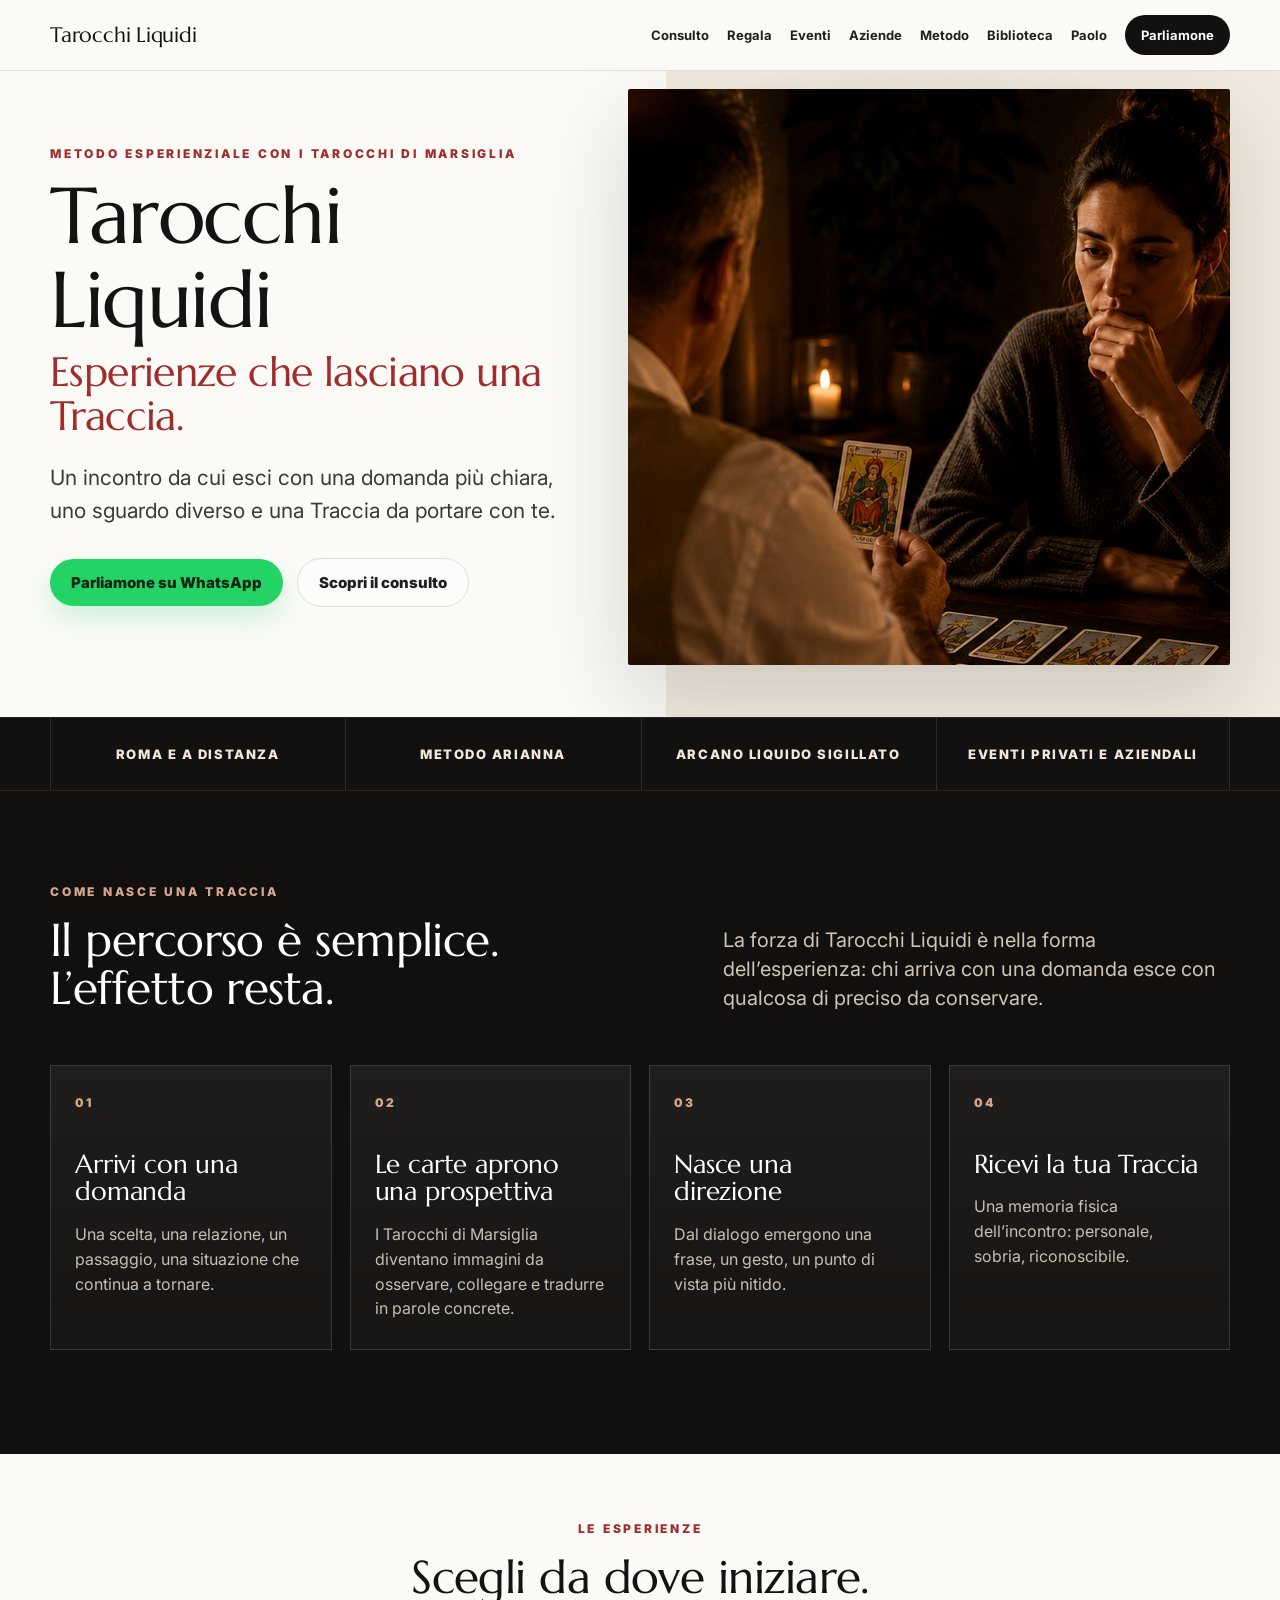
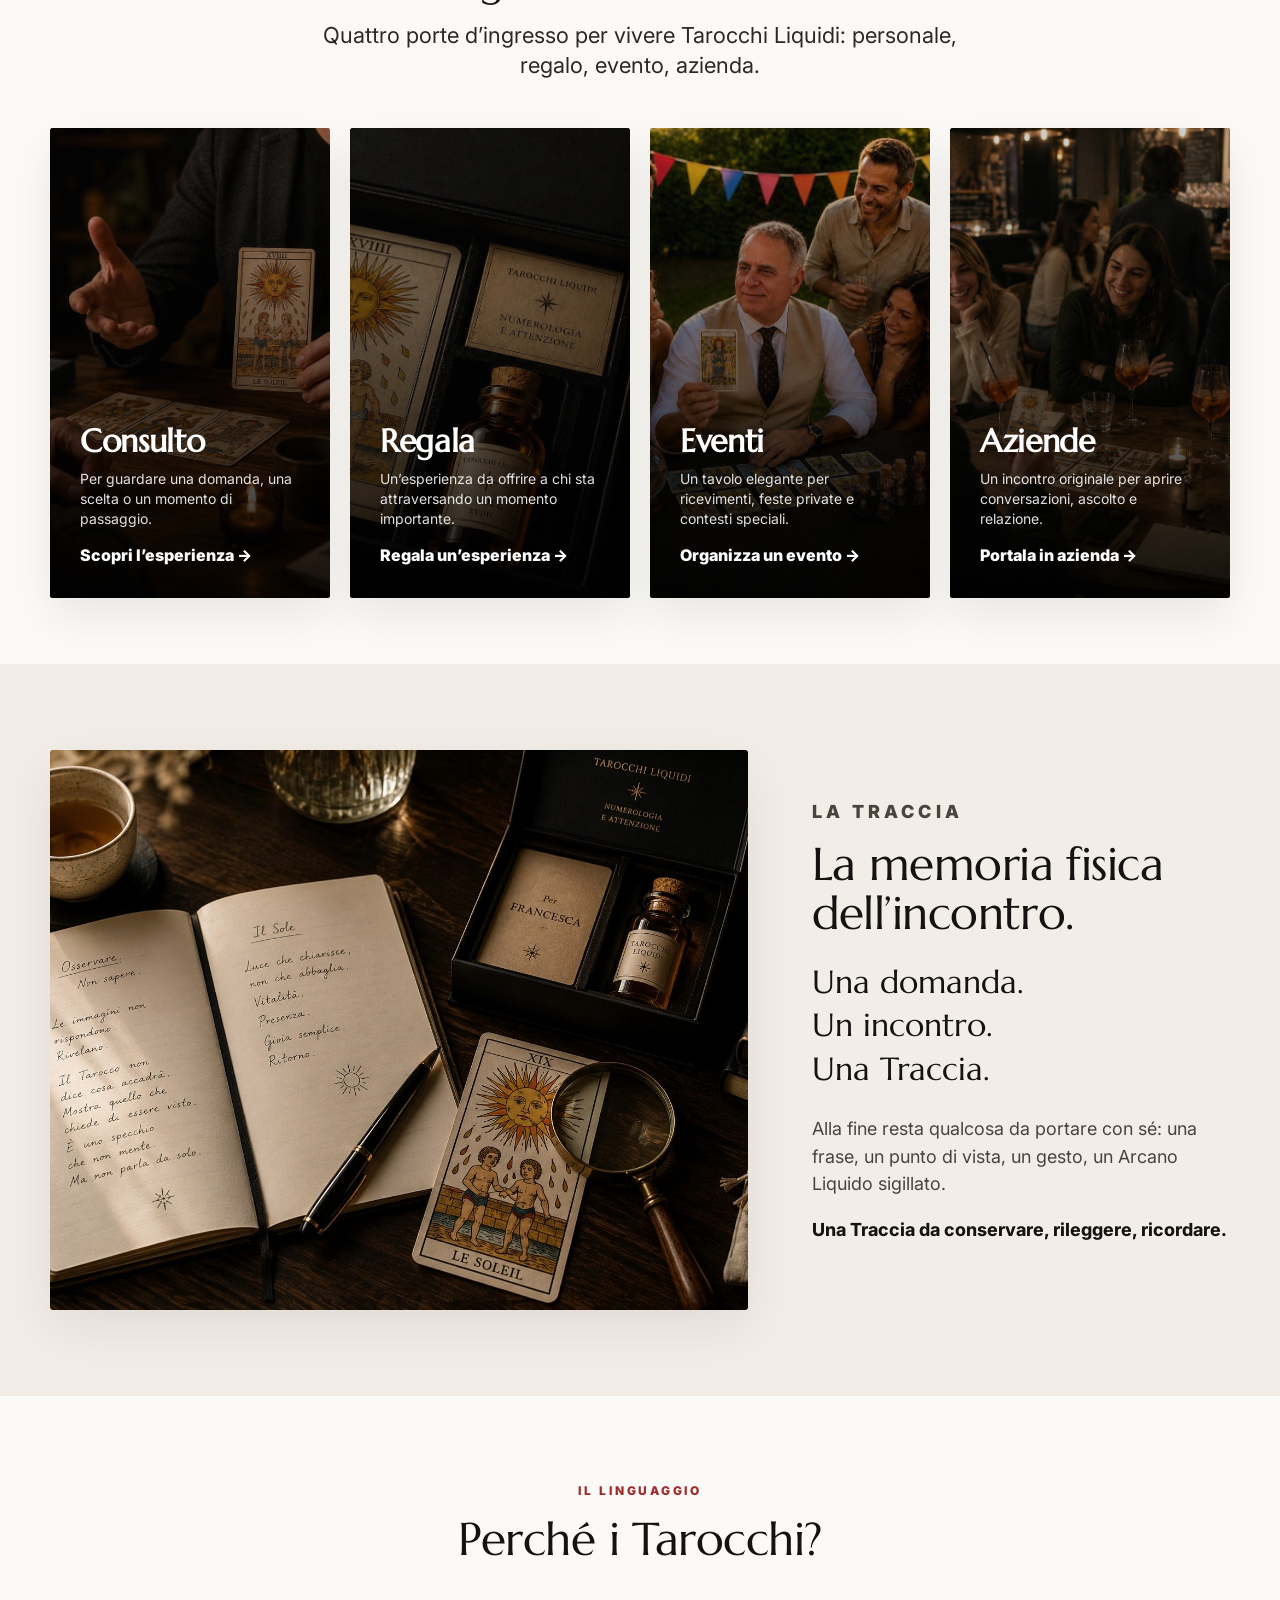
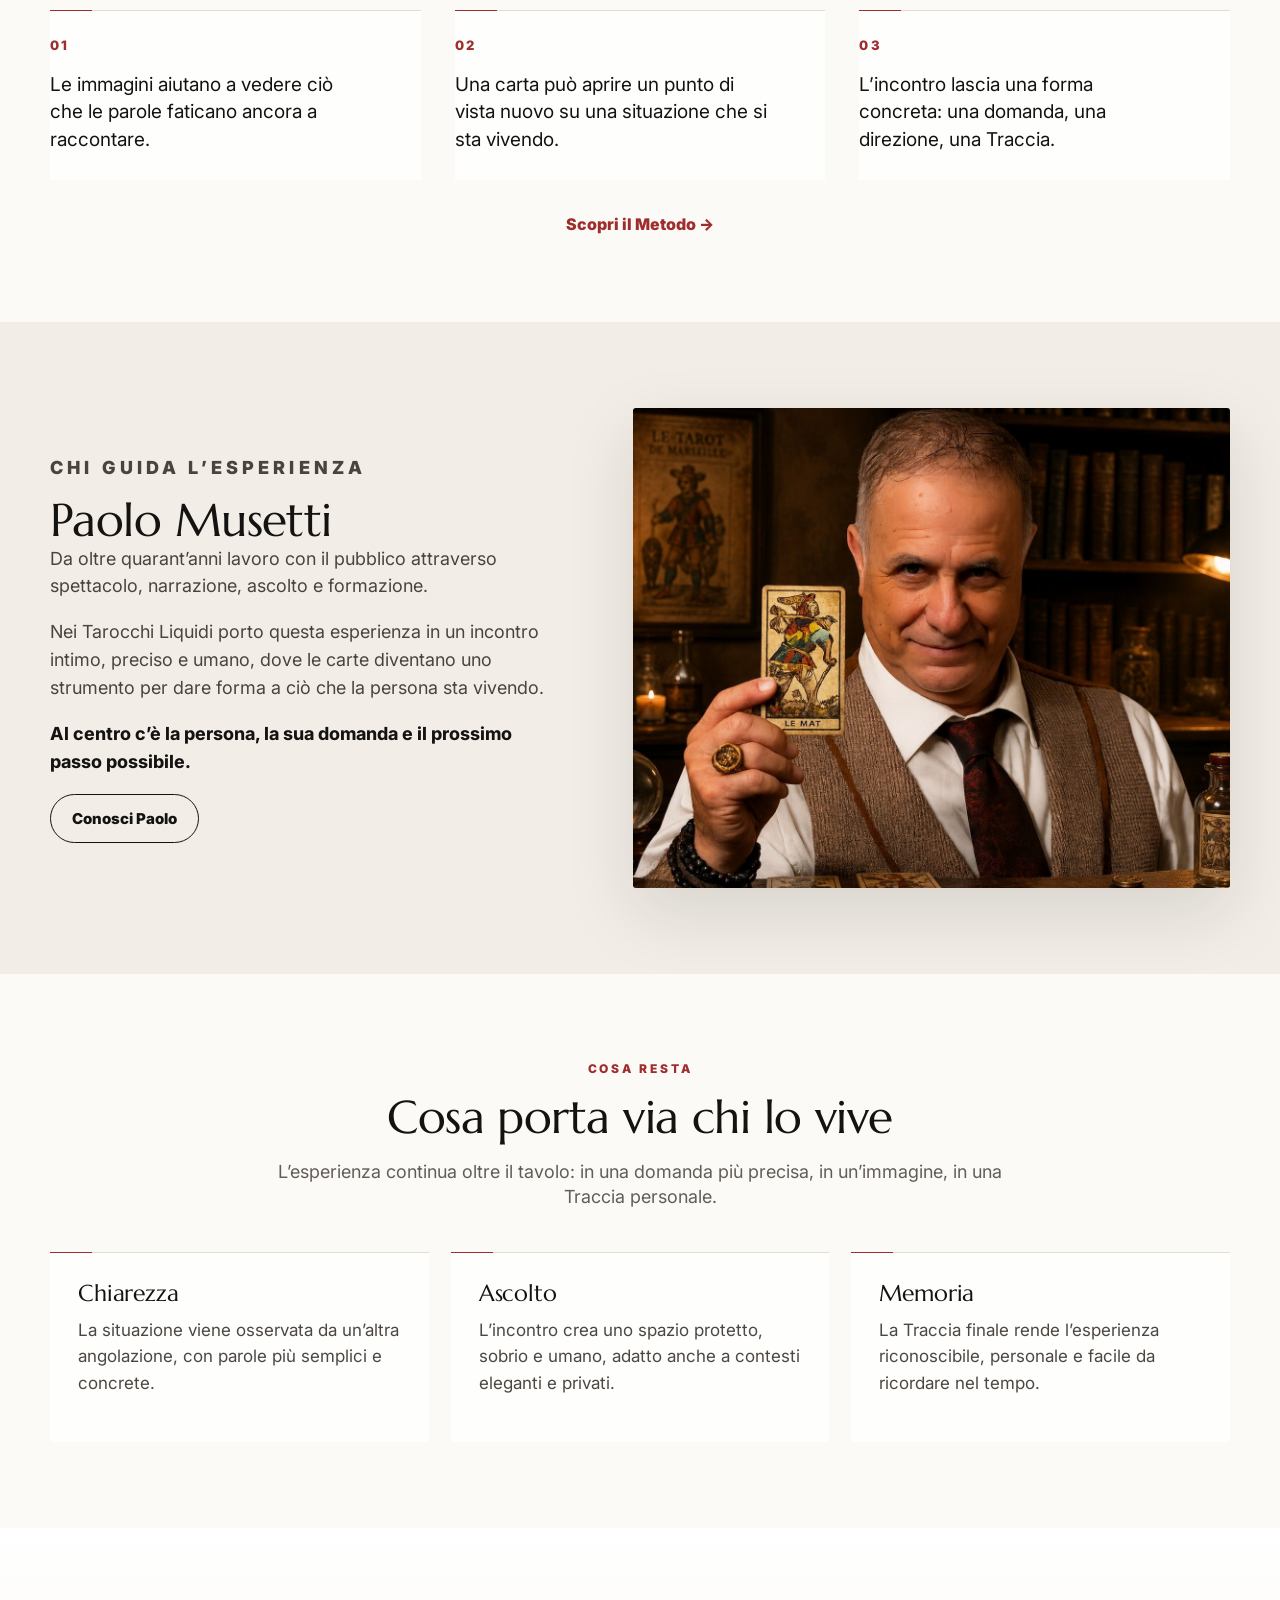
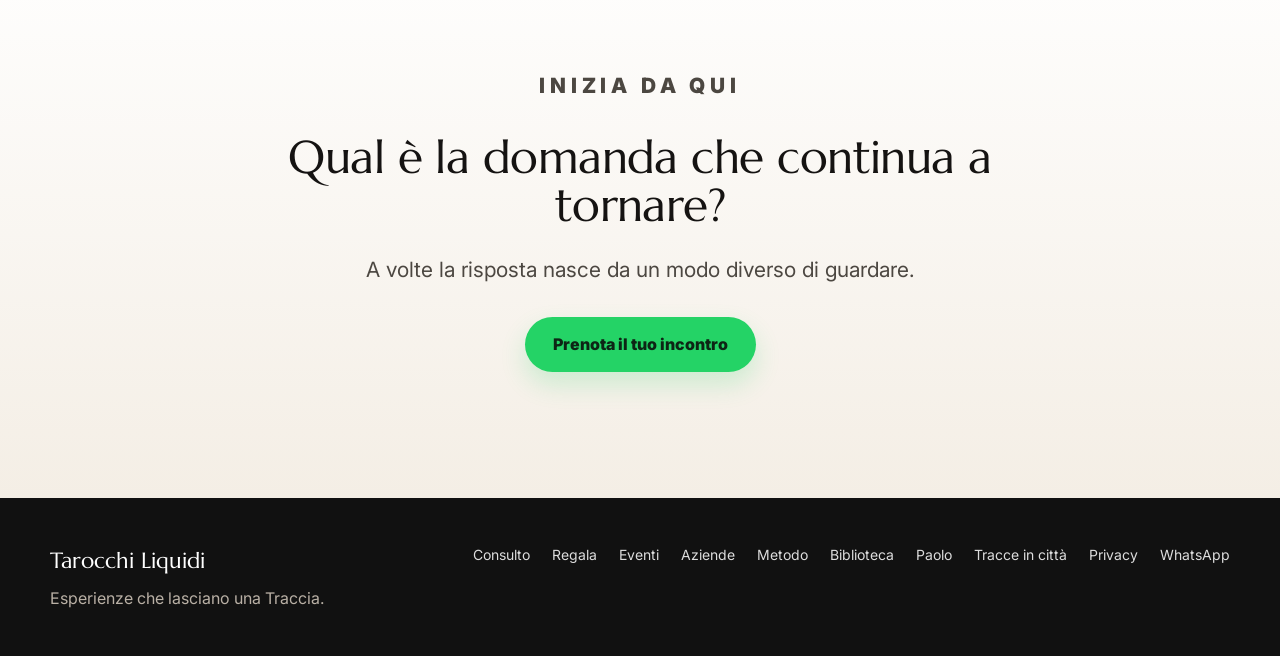
==== index.html @ de991290 "Add files via upload" ====
<!doctype html>
<html lang="it">
<head>

  <meta charset="utf-8">
  <meta name="viewport" content="width=device-width, initial-scale=1">
  <link rel="preconnect" href="https://fonts.googleapis.com">
  <link rel="preconnect" href="https://fonts.gstatic.com" crossorigin>
  <link href="https://fonts.googleapis.com/css2?family=Inter:wght@400;500;600;700;800;900&family=Marcellus&display=swap" rel="stylesheet">
  <link rel="icon" href="assets/favicon.png">
  <link rel="stylesheet" href="css/style.css?v=tl-next-v7">
  <title>Tarocchi Liquidi | Consulti ed esperienze con Tarocchi di Marsiglia</title>
  <meta name="description" content="Tarocchi Liquidi: consulti con Tarocchi di Marsiglia a Roma e online, esperienze per eventi privati, matrimoni, addii al nubilato, regali originali e aziende.">
  <link rel="canonical" href="https://www.tarocchiliquidi.it/">
  <meta property="og:title" content="Tarocchi Liquidi | Esperienze che lasciano una Traccia">
  <meta property="og:description" content="Un incontro da cui esci con una domanda più chiara, uno sguardo diverso e una Traccia da portare con te.">
  <meta property="og:image" content="https://www.tarocchiliquidi.it/assets/og-image.jpg">
  <meta property="og:url" content="https://www.tarocchiliquidi.it/">
  <meta property="og:type" content="website">

<script type="application/ld+json">
{
  "@context": "https://schema.org",
  "@type": "ProfessionalService",
  "name": "Tarocchi Liquidi",
  "url": "https://www.tarocchiliquidi.it/",
  "image": "https://www.tarocchiliquidi.it/assets/og-image.jpg",
  "telephone": "+39 328 292 4284",
  "areaServed": ["Roma", "Lazio", "Italia"],
  "founder": {
    "@type": "Person",
    "name": "Paolo Musetti"
  },
  "description": "Esperienze e consulti con Tarocchi di Marsiglia, a Roma e online, per persone, eventi privati, matrimoni, addii al nubilato, regali originali e contesti aziendali."
}
</script>
</head>
<body>
  <a class="skip-link" href="#contenuto">Vai al contenuto</a>
  
<header class="site-header" aria-label="Navigazione principale">
  <div class="shell header-inner">
    <a class="brand" href="index.html" aria-label="Tarocchi Liquidi home">Tarocchi Liquidi</a>
    <button class="menu-toggle" aria-expanded="false" aria-controls="main-nav">Menu</button>
    <nav id="main-nav" class="main-nav">
      <a href="per-te.html">Consulto</a>
      <a href="il-dono.html">Regala</a>
      <a href="eventi.html">Eventi</a>
      <a href="aziende.html">Aziende</a>
      <a href="metodo.html">Metodo</a>
      <a href="biblioteca/index.html">Biblioteca</a>
      <a href="chi-sono.html">Paolo</a>
      <a class="nav-cta" href="https://wa.me/393282924284?text=Vorrei%20informazioni%20su%20Tarocchi%20Liquidi">Parliamone</a>
    </nav>
  </div>
</header>

  <main id="contenuto">
    <section class="hero hero-v4">
      <div class="shell hero-grid">
        <div class="hero-copy">
          <p class="eyebrow">Metodo esperienziale con i Tarocchi di Marsiglia</p>
          <h1>Tarocchi Liquidi</h1>
          <p class="hero-payoff">Esperienze che lasciano una Traccia.</p>
          <p class="hero-text">Un incontro da cui esci con una domanda più chiara, uno sguardo diverso e una Traccia da portare con te.</p>
          <div class="hero-actions">
            <a class="button primary" href="https://wa.me/393282924284?text=Vorrei%20parlare%20di%20Tarocchi%20Liquidi">Parliamone su WhatsApp</a>
            <a class="button ghost" href="per-te.html">Scopri il consulto</a>
          </div>
        </div>
        <figure class="hero-media">
          <img src="assets/hero.jpg" alt="Incontro Tarocchi Liquidi al tavolo" width="1400" height="875">
        </figure>
      </div>
    </section>

    <section class="signal-strip" aria-label="Elementi distintivi Tarocchi Liquidi">
      <div class="shell signal-grid">
        <span>Roma e a distanza</span>
        <span>Metodo Arianna</span>
        <span>Arcano Liquido sigillato</span>
        <span>Eventi privati e aziendali</span>
      </div>
    </section>

    <section class="trace-ritual section dark" aria-labelledby="ritual-title">
      <div class="shell ritual-head">
        <div>
          <p class="eyebrow">Come nasce una Traccia</p>
          <h2 id="ritual-title">Il percorso è semplice. L’effetto resta.</h2>
        </div>
        <p>La forza di Tarocchi Liquidi è nella forma dell’esperienza: chi arriva con una domanda esce con qualcosa di preciso da conservare.</p>
      </div>
      <div class="shell ritual-grid">
        <article>
          <span>01</span>
          <h3>Arrivi con una domanda</h3>
          <p>Una scelta, una relazione, un passaggio, una situazione che continua a tornare.</p>
        </article>
        <article>
          <span>02</span>
          <h3>Le carte aprono una prospettiva</h3>
          <p>I Tarocchi di Marsiglia diventano immagini da osservare, collegare e tradurre in parole concrete.</p>
        </article>
        <article>
          <span>03</span>
          <h3>Nasce una direzione</h3>
          <p>Dal dialogo emergono una frase, un gesto, un punto di vista più nitido.</p>
        </article>
        <article>
          <span>04</span>
          <h3>Ricevi la tua Traccia</h3>
          <p>Una memoria fisica dell’incontro: personale, sobria, riconoscibile.</p>
        </article>
      </div>
    </section>

    <section class="intro section compact" aria-labelledby="esperienze-title">
      <div class="shell narrow center">
        <p class="eyebrow">Le esperienze</p>
        <h2 id="esperienze-title">Scegli da dove iniziare.</h2>
        <p class="lead">Quattro porte d’ingresso per vivere Tarocchi Liquidi: personale, regalo, evento, azienda.</p>
      </div>
      <div class="shell experience-grid" aria-label="Esperienze disponibili">
        <a class="experience-tile" href="per-te.html">
          <img src="assets/per-te.jpg" alt="Consulto individuale con Tarocchi Liquidi" width="1400" height="1017">
          <span class="tile-overlay">
            <strong>Consulto</strong>
            <em>Per guardare una domanda, una scelta o un momento di passaggio.</em>
            <span>Scopri l’esperienza →</span>
          </span>
        </a>
        <a class="experience-tile" href="il-dono.html">
          <img src="assets/dono.jpg" alt="Cofanetto Tarocchi Liquidi da regalare" width="1536" height="1024">
          <span class="tile-overlay">
            <strong>Regala</strong>
            <em>Un’esperienza da offrire a chi sta attraversando un momento importante.</em>
            <span>Regala un’esperienza →</span>
          </span>
        </a>
        <a class="experience-tile" href="eventi.html">
          <img src="assets/eventi.jpg" alt="Tarocchi Liquidi durante un evento privato" width="1536" height="1024">
          <span class="tile-overlay">
            <strong>Eventi</strong>
            <em>Un tavolo elegante per ricevimenti, feste private e contesti speciali.</em>
            <span>Organizza un evento →</span>
          </span>
        </a>
        <a class="experience-tile" href="aziende.html">
          <img src="assets/aziende.jpg" alt="Gruppo di persone durante un’esperienza guidata" width="1536" height="1024">
          <span class="tile-overlay">
            <strong>Aziende</strong>
            <em>Un incontro originale per aprire conversazioni, ascolto e relazione.</em>
            <span>Portala in azienda →</span>
          </span>
        </a>
      </div>
    </section>

    <section class="trace section soft" aria-labelledby="traccia-title">
      <div class="shell trace-showcase">
        <figure class="section-media trace-media">
          <img src="assets/traccia.jpg" alt="Carta, boccetta e Traccia personale Tarocchi Liquidi" width="1536" height="1024">
        </figure>
        <div class="section-copy trace-copy">
          <p class="eyebrow">La Traccia</p>
          <h2 id="traccia-title">La memoria fisica dell’incontro.</h2>
          <div class="trace-steps" aria-label="Sequenza dell’esperienza">
            <span>Una domanda.</span>
            <span>Un incontro.</span>
            <span>Una Traccia.</span>
          </div>
          <p>Alla fine resta qualcosa da portare con sé: una frase, un punto di vista, un gesto, un Arcano Liquido sigillato.</p>
          <p class="closing-line">Una Traccia da conservare, rileggere, ricordare.</p>
        </div>
      </div>
    </section>

    <section class="why section" aria-labelledby="perche-title">
      <div class="shell narrow center">
        <p class="eyebrow">Il linguaggio</p>
        <h2 id="perche-title">Perché i Tarocchi?</h2>
      </div>
      <div class="shell reasons-grid">
        <article>
          <span class="reason-number">01</span>
          <p>Le immagini aiutano a vedere ciò che le parole faticano ancora a raccontare.</p>
        </article>
        <article>
          <span class="reason-number">02</span>
          <p>Una carta può aprire un punto di vista nuovo su una situazione che si sta vivendo.</p>
        </article>
        <article>
          <span class="reason-number">03</span>
          <p>L’incontro lascia una forma concreta: una domanda, una direzione, una Traccia.</p>
        </article>
      </div>
      <div class="center section-action">
        <a class="text-link" href="metodo.html">Scopri il Metodo →</a>
      </div>
    </section>

    <section class="paolo section soft" aria-labelledby="paolo-title">
      <div class="shell split-grid reverse">
        <div class="section-copy">
          <p class="eyebrow">Chi guida l’esperienza</p>
          <h2 id="paolo-title">Paolo Musetti</h2>
          <p>Da oltre quarant’anni lavoro con il pubblico attraverso spettacolo, narrazione, ascolto e formazione.</p>
          <p>Nei Tarocchi Liquidi porto questa esperienza in un incontro intimo, preciso e umano, dove le carte diventano uno strumento per dare forma a ciò che la persona sta vivendo.</p>
          <p class="closing-line">Al centro c’è la persona, la sua domanda e il prossimo passo possibile.</p>
          <a class="button secondary" href="chi-sono.html">Conosci Paolo</a>
        </div>
        <figure class="section-media paolo-media">
          <img src="assets/paolo.jpg" alt="Paolo Musetti con una carta dei Tarocchi di Marsiglia" width="1500" height="1000">
        </figure>
      </div>
    </section>

    <section class="reviews section" aria-labelledby="recensioni-title">
      <div class="shell narrow center">
        <p class="eyebrow">Cosa resta</p>
        <h2 id="recensioni-title">Cosa porta via chi lo vive</h2>
        <p class="lead small">L’esperienza continua oltre il tavolo: in una domanda più precisa, in un’immagine, in una Traccia personale.</p>
      </div>
      <div class="shell value-grid">
        <article class="value-card">
          <h3>Chiarezza</h3>
          <p>La situazione viene osservata da un’altra angolazione, con parole più semplici e concrete.</p>
        </article>
        <article class="value-card">
          <h3>Ascolto</h3>
          <p>L’incontro crea uno spazio protetto, sobrio e umano, adatto anche a contesti eleganti e privati.</p>
        </article>
        <article class="value-card">
          <h3>Memoria</h3>
          <p>La Traccia finale rende l’esperienza riconoscibile, personale e facile da ricordare nel tempo.</p>
        </article>
      </div>
    </section>

    <section class="final-cta" aria-labelledby="cta-title">
      <div class="shell narrow center">
        <p class="eyebrow">Inizia da qui</p>
        <h2 id="cta-title">Qual è la domanda che continua a tornare?</h2>
        <p>A volte la risposta nasce da un modo diverso di guardare.</p>
        <a class="button primary" href="https://wa.me/393282924284?text=Vorrei%20raccontarti%20la%20mia%20domanda">Prenota il tuo incontro</a>
      </div>
    </section>
  </main>
  
<footer class="site-footer">
  <div class="shell footer-grid">
    <div>
      <strong>Tarocchi Liquidi</strong>
      <p>Esperienze che lasciano una Traccia.</p>
    </div>
    <nav aria-label="Navigazione footer">
      <a href="per-te.html">Consulto</a>
      <a href="il-dono.html">Regala</a>
      <a href="eventi.html">Eventi</a>
      <a href="aziende.html">Aziende</a>
      <a href="metodo.html">Metodo</a>
      <a href="biblioteca/index.html">Biblioteca</a>
      <a href="chi-sono.html">Paolo</a>
      <a class="quiet-footer-link" href="tracce.html">Tracce in città</a>
      <a href="privacy.html">Privacy</a>
      <a href="https://wa.me/393282924284">WhatsApp</a>
    </nav>
  </div>
</footer>
<a class="mobile-sticky" href="https://wa.me/393282924284?text=Vorrei%20parlare%20di%20Tarocchi%20Liquidi">Parliamone su WhatsApp</a>
  <script src="js/script.js?v=tl-next-v7"></script>
</body>
</html>
---- css/style.css ----
:root{
  --bg:#fbfaf7;
  --paper:#ffffff;
  --soft:#f2eee7;
  --ink:#151312;
  --muted:#625d56;
  --line:#e2ddd4;
  --accent:#9f2d2d;
  --gold:#a58954;
  --whatsapp:#24d366;
  --display: 'Marcellus', Georgia, serif;
  --serif: Georgia, 'Times New Roman', serif;
  --sans: Inter, ui-sans-serif, system-ui, -apple-system, BlinkMacSystemFont, 'Segoe UI', sans-serif;
  --shell:1180px;
  --night:#11100f;
  --cream:#f7f2ea;
}
*{box-sizing:border-box}
html{scroll-behavior:smooth}
body{
  margin:0;
  background:var(--bg);
  color:var(--ink);
  font-family:var(--sans);
  font-size:16px;
  line-height:1.55;
  text-rendering:optimizeLegibility;
}
img{max-width:100%;display:block}
a{color:inherit;text-decoration:none}
.skip-link{position:absolute;left:-999px;top:auto;width:1px;height:1px;overflow:hidden}
.skip-link:focus{left:16px;top:16px;width:auto;height:auto;padding:10px 14px;background:#fff;z-index:1000;border:1px solid var(--line)}
.shell{width:min(var(--shell), calc(100% - 56px));margin:0 auto}
.narrow{max-width:760px}
.center{text-align:center}
.section{padding:86px 0}
.section.compact{padding:66px 0}
.soft{background:var(--soft)}
.paper{background:var(--paper)}
.eyebrow{
  margin:0 0 14px;
  color:var(--accent);
  font-size:12px;
  font-weight:850;
  letter-spacing:.23em;
  text-transform:uppercase;
}
h1,h2,h3{font-family:var(--display);font-weight:400;line-height:1.06;margin:0;color:var(--ink)}
h1{font-size:clamp(52px, 6.2vw, 84px);letter-spacing:-.018em;max-width:690px}
h2{font-size:clamp(32px, 3.6vw, 50px);letter-spacing:-.012em}
h3{font-size:clamp(22px, 1.8vw, 28px);letter-spacing:-.006em}
p{margin:0 0 18px;color:var(--muted)}
.lead{font-size:22px;color:#2c2824;line-height:1.38;margin-top:18px}
.lead.small{font-size:18px;color:var(--muted)}
.site-header{
  position:sticky;
  top:0;
  z-index:100;
  background:rgba(251,250,247,.94);
  border-bottom:1px solid rgba(226,221,212,.9);
  backdrop-filter:blur(12px);
}
.header-inner{min-height:70px;display:flex;align-items:center;justify-content:space-between;gap:22px}
.brand{font-family:var(--display);font-weight:400;font-size:21px;letter-spacing:-.01em;white-space:nowrap}
.main-nav{display:flex;align-items:center;gap:18px;font-size:13px;font-weight:700;white-space:nowrap}
.main-nav a{color:#211f1d}
.main-nav a:hover{color:var(--accent)}
.nav-cta{background:#111!important;color:white!important;padding:10px 16px;border-radius:999px}
.nav-cta:hover{background:var(--accent)!important;color:white!important}
.menu-toggle{display:none;border:1px solid var(--line);background:transparent;padding:8px 12px;border-radius:999px;font:inherit}
.hero{padding:68px 0 82px}
.hero-grid{display:grid;grid-template-columns:1fr .95fr;gap:74px;align-items:center;min-height:calc(100vh - 156px)}
.hero-copy{padding:8px 0 10px}
.hero-payoff{
  margin:8px 0 0;
  font-family:var(--display);
  font-size:clamp(29px, 3.2vw, 44px);
  line-height:1.08;
  letter-spacing:-.015em;
  color:var(--accent);
}
.hero-text{font-size:21px;line-height:1.55;max-width:620px;margin:24px 0 30px;color:#3e3934}
.hero-media{margin:0;height:clamp(460px, 62vh, 650px);overflow:hidden;border-radius:3px;background:#ddd2c4;box-shadow:0 26px 70px rgba(21,19,18,.12)}
.hero-media img{width:100%;height:100%;object-fit:cover;object-position:center}
.button{display:inline-flex;align-items:center;justify-content:center;min-height:46px;padding:12px 21px;border-radius:999px;font-weight:850;font-size:15px;transition:transform .2s ease, background .2s ease, color .2s ease,border-color .2s ease, box-shadow .2s ease}
.button:hover{transform:translateY(-1px)}
.button.primary{background:var(--whatsapp);color:#0d2515;box-shadow:0 12px 26px rgba(36,211,102,.20)}
.button.secondary{border:1px solid var(--ink);color:var(--ink)}
.button.secondary:hover{background:var(--ink);color:white}
.button.dark{background:#111;color:#fff}
.intro .lead{max-width:650px;margin-left:auto;margin-right:auto}
.experience-grid{display:grid;grid-template-columns:repeat(4, 1fr);gap:20px;margin-top:42px}
.experience-tile{position:relative;min-height:440px;overflow:hidden;background:#111;color:#fff;border-radius:3px;isolation:isolate}
.experience-tile img{width:100%;height:100%;position:absolute;inset:0;object-fit:cover;transition:transform .65s ease, opacity .3s ease;opacity:.82}
.experience-tile:after{content:"";position:absolute;inset:0;background:linear-gradient(180deg,rgba(0,0,0,.05),rgba(0,0,0,.76));z-index:1}
.tile-overlay{position:absolute;inset:auto 0 0;z-index:2;padding:26px;display:flex;flex-direction:column;gap:10px}
.tile-overlay strong{font-family:var(--display);font-size:30px;line-height:1.05;letter-spacing:-.01em}
.tile-overlay em{font-style:normal;color:rgba(255,255,255,.88);font-size:14px;line-height:1.45;max-width:290px}
.tile-overlay span:last-child{font-weight:850;color:#fff;margin-top:4px}
.experience-tile:hover img{transform:scale(1.045);opacity:.94}
.split-grid{display:grid;grid-template-columns:1.04fr .96fr;gap:74px;align-items:center}
.split-grid.reverse{grid-template-columns:.92fr 1.08fr}
.section-media{margin:0;height:520px;overflow:hidden;background:#ddd2c4;border-radius:3px;box-shadow:0 18px 55px rgba(21,19,18,.08)}
.section-media img{width:100%;height:100%;object-fit:cover;object-position:center}
.paolo-media{height:480px}
.section-copy{max-width:560px}
.section-copy p{font-size:18px;color:#49443e}
.closing-line{color:var(--ink)!important;font-weight:750}
.trace-steps{display:grid;gap:10px;margin:28px 0 28px;font-family:var(--display);font-size:32px;line-height:1.05;color:var(--ink)}
.trace-steps span{display:block}
.reasons-grid{display:grid;grid-template-columns:repeat(3, 1fr);gap:34px;margin-top:46px}
.reasons-grid article{border-top:1px solid var(--line);padding-top:24px;min-height:170px}
.reason-number{display:block;margin-bottom:16px;color:var(--accent);font-size:13px;font-weight:850;letter-spacing:.18em}
.reasons-grid p{font-size:19px;color:var(--ink);line-height:1.45;max-width:315px}
.section-action{margin-top:32px}
.text-link{font-weight:850;color:var(--accent)}
.text-link:hover{text-decoration:underline;text-underline-offset:4px}
.value-grid,.review-grid,.offer-grid{display:grid;grid-template-columns:repeat(3, 1fr);gap:22px;margin-top:42px}
.value-card,blockquote,.offer-card{margin:0;padding:28px;border-top:1px solid var(--line);background:#fff}
.value-card h3,.offer-card h3{margin-bottom:12px}
.value-card p,.offer-card p{font-size:17px;color:#4c4741}
.review-rating{display:inline-flex;gap:12px;align-items:center;margin-top:22px;padding:10px 16px;border:1px solid var(--line);border-radius:999px;background:#fff;font-weight:850;color:#201d1a}
.stars{letter-spacing:.08em;color:var(--gold)}
blockquote p{font-family:var(--display);font-size:21px;line-height:1.4;color:var(--ink)}
cite{display:block;margin-top:16px;color:var(--muted);font-style:normal;font-size:14px}
.final-cta{padding:118px 0 126px;background:#fff}
.final-cta h2{max-width:760px;margin:0 auto}
.final-cta p{font-size:21px;margin:24px auto 30px;max-width:650px;color:#4c4741}
.site-footer{padding:46px 0;background:#111;color:#fff}
.footer-grid{display:grid;grid-template-columns:1fr 2fr;gap:38px;align-items:start}
.site-footer strong{font-family:var(--display);font-size:22px;font-weight:400}
.site-footer p{color:#b9b0a5;margin:8px 0 0}
.site-footer nav{display:flex;gap:16px 22px;flex-wrap:wrap;justify-content:flex-end;font-size:14px;color:#ddd}
.site-footer a:hover{color:#fff;text-decoration:underline;text-underline-offset:4px}
.mobile-sticky{display:none}
/* Interior pages */
.page-hero{padding:92px 0 68px;border-bottom:1px solid var(--line)}
.page-hero h1{font-size:clamp(52px,6vw,84px)}
.page-hero p{font-size:21px;max-width:820px;margin-top:22px;color:#3f3933}
.page-hero .button{margin-top:8px}
.placeholder-grid,.content-split{display:grid;grid-template-columns:1fr 1fr;gap:54px;align-items:center}
.placeholder-grid img,.content-split img{height:450px;width:100%;object-fit:cover;border-radius:3px;box-shadow:0 18px 55px rgba(21,19,18,.08)}
.content-list{list-style:none;padding:0;margin:28px 0 0;display:grid;gap:12px;color:var(--ink)}
.content-list li{padding-left:22px;position:relative;color:#2a2622}
.content-list li:before{content:"—";position:absolute;left:0;color:var(--accent)}
.steps{counter-reset:step;display:grid;grid-template-columns:repeat(3,1fr);gap:24px;margin-top:42px}
.step{counter-increment:step;border-top:1px solid var(--line);padding-top:24px;background:#fff;padding-left:0}
.step:before{content:"0" counter(step);display:block;color:var(--accent);font-weight:850;letter-spacing:.18em;font-size:13px;margin-bottom:14px}
.step h3{margin-bottom:12px}
.seo-note{font-size:15px;color:#7a736b;margin-top:26px}
@media (max-width: 1080px){
  .main-nav{gap:13px;font-size:12px}
}
@media (max-width: 980px){
  .shell{width:min(100% - 32px, var(--shell))}
  .menu-toggle{display:inline-flex}
  .main-nav{position:absolute;left:16px;right:16px;top:78px;background:#fff;border:1px solid var(--line);padding:18px;display:none;flex-direction:column;align-items:flex-start;gap:14px;box-shadow:0 18px 40px rgba(0,0,0,.08);font-size:15px;white-space:normal}
  .main-nav.is-open{display:flex}
  .nav-cta{width:100%;text-align:center}
  .hero{padding:42px 0 56px}
  .hero-grid,.split-grid,.split-grid.reverse,.placeholder-grid,.content-split{grid-template-columns:1fr;gap:34px;min-height:0}
  .hero-media{height:390px;min-height:0;order:-1}
  .hero-copy{padding:0}
  .experience-grid{grid-template-columns:1fr 1fr}
  .experience-tile{min-height:365px}
  .reasons-grid,.review-grid,.value-grid,.offer-grid,.steps{grid-template-columns:1fr}
  .section-media,.paolo-media{height:390px}
  .footer-grid{grid-template-columns:1fr}
  .site-footer nav{justify-content:flex-start}
}
@media (max-width: 640px){
  body{font-size:15px;padding-bottom:68px}
  .section{padding:54px 0}
  .section.compact{padding:46px 0}
  .header-inner{min-height:64px}
  .main-nav{top:72px}
  .brand{font-size:20px}
  h1{font-size:46px;letter-spacing:-.045em}
  h2{font-size:36px}
  .hero{padding:28px 0 48px}
  .hero-media{height:300px}
  .hero-payoff{font-size:33px}
  .hero-text{font-size:18px;margin:18px 0 24px}
  .lead{font-size:19px}
  .experience-grid{grid-template-columns:1fr;gap:14px;margin-top:34px}
  .experience-tile{min-height:306px}
  .tile-overlay{padding:22px}
  .tile-overlay strong{font-size:30px}
  .section-media,.paolo-media,.placeholder-grid img,.content-split img{height:310px}
  .trace-steps{font-size:28px}
  .value-card,blockquote,.offer-card{padding:23px}
  blockquote p{font-size:20px}
  .final-cta{padding:76px 0 82px}
  .page-hero{padding:58px 0 46px}
  .page-hero p{font-size:18px}
  .mobile-sticky{display:flex;position:fixed;left:14px;right:14px;bottom:12px;z-index:120;align-items:center;justify-content:center;min-height:48px;border-radius:999px;background:var(--whatsapp);color:#0d2515;font-weight:900;box-shadow:0 16px 34px rgba(0,0,0,.20)}
}


/* TL NEXT v4 — ritmo, marchio, conversione */
.drop-mark{display:block;width:18px;height:24px;margin:0 0 18px;background:linear-gradient(160deg,var(--accent),#4b1111);border-radius:70% 70% 78% 78%;transform:rotate(45deg);box-shadow:0 10px 24px rgba(159,45,45,.18)}
.hero-logo-mark{display:block;width:72px;height:72px;object-fit:contain;margin:0 0 12px;filter:drop-shadow(0 10px 20px rgba(21,19,18,.07))}
.drop-mark.small{width:12px;height:16px;margin:0 auto 14px;opacity:.9}
.hero-v4{position:relative;padding:18px 0 52px;background:linear-gradient(90deg,#fbfaf7 0%,#fbfaf7 52%,#f1eadf 52%,#f1eadf 100%);overflow:hidden}
.hero-v4:before{content:"";position:absolute;inset:0;background:radial-gradient(circle at 72% 36%,rgba(159,45,45,.10),transparent 28%);pointer-events:none}
.hero-v4 .hero-grid{position:relative;z-index:1;min-height:0;grid-template-columns:.95fr 1.08fr;gap:48px;align-items:center}
.hero-v4 .hero-media{height:clamp(490px,64vh,660px);border-radius:2px;box-shadow:0 34px 88px rgba(21,19,18,.16)}
.hero-v4 .hero-media img{object-position:center center;filter:contrast(1.04) saturate(.96)}
.hero-actions{display:flex;gap:14px;align-items:center;flex-wrap:wrap}
.button.ghost{border:1px solid var(--line);color:#211f1d;background:rgba(255,255,255,.52)}
.button.ghost:hover{background:#fff;border-color:#cfc6b8}
.signal-strip{background:#111;color:#fff;border-top:1px solid rgba(255,255,255,.08);border-bottom:1px solid rgba(255,255,255,.08)}
.signal-grid{display:grid;grid-template-columns:repeat(4,1fr);gap:1px}
.signal-grid span{display:flex;min-height:72px;align-items:center;justify-content:center;text-align:center;padding:14px 18px;border-left:1px solid rgba(255,255,255,.11);font-size:13px;font-weight:850;letter-spacing:.12em;text-transform:uppercase;color:#f1e7d8}
.signal-grid span:last-child{border-right:1px solid rgba(255,255,255,.11)}
.dark{background:var(--night);color:#fff}
.dark h2,.dark h3{color:#fff}
.dark p{color:#cfc4b6}
.dark .eyebrow{color:#d6a68b}
.trace-ritual{padding:92px 0 104px}
.ritual-head{display:grid;grid-template-columns:1.1fr .9fr;gap:54px;align-items:end;margin-bottom:52px}
.ritual-head p:last-child{font-size:20px;line-height:1.45;max-width:560px;margin:0}
.ritual-grid{display:grid;grid-template-columns:repeat(4,1fr);gap:18px}
.ritual-grid article{min-height:280px;padding:28px 24px;border:1px solid rgba(255,255,255,.14);background:linear-gradient(180deg,rgba(255,255,255,.06),rgba(255,255,255,.025));display:flex;flex-direction:column;justify-content:flex-start}
.ritual-grid article span{color:#d6a68b;font-size:12px;font-weight:900;letter-spacing:.18em;margin-bottom:38px}
.ritual-grid h3{font-size:26px;margin-bottom:16px}
.ritual-grid p{font-size:16px;margin:0;color:#c9bfb3}
.trace-showcase{display:grid;grid-template-columns:1.25fr .75fr;gap:64px;align-items:center}
.trace-showcase .trace-media{height:560px}
.trace-copy{padding:38px 0}
.intro .drop-mark,.why .drop-mark,.reviews .drop-mark,.final-cta .drop-mark{transform:rotate(45deg)}
.experience-grid{margin-top:48px}
.experience-tile{min-height:470px;box-shadow:0 18px 46px rgba(21,19,18,.08)}
.experience-tile:after{background:linear-gradient(180deg,rgba(0,0,0,.02) 10%,rgba(0,0,0,.84) 100%)}
.tile-overlay{padding:30px}
.tile-overlay strong{font-size:32px}
.reasons-grid article,.value-card{position:relative;background:rgba(255,255,255,.75)}
.reasons-grid article:before,.value-card:before{content:"";position:absolute;top:-1px;left:0;width:42px;height:1px;background:var(--accent)}
.paolo .section-media{box-shadow:0 24px 70px rgba(21,19,18,.12)}
.final-cta{background:linear-gradient(180deg,#fff 0%,#f4eee5 100%)}
.final-cta .button.primary{font-size:16px;padding:15px 28px}
@media (max-width: 980px){
  .hero-v4{background:#fbfaf7;padding-top:18px}
  .hero-v4 .hero-grid{grid-template-columns:1fr;gap:28px;min-height:0}
  .hero-v4 .hero-media{height:390px;order:-1}
  .signal-grid{grid-template-columns:repeat(2,1fr)}
  .ritual-head,.ritual-grid,.trace-showcase{grid-template-columns:1fr}
  .ritual-grid article{min-height:220px}
  .trace-showcase .trace-media{height:430px}
}
@media (max-width: 640px){
  .hero-v4 .hero-media{height:300px}
  .hero-v4 h1{font-size:47px}
  .hero-actions{align-items:stretch}
  .hero-actions .button{width:100%}
  .signal-grid{grid-template-columns:1fr}
  .signal-grid span{min-height:54px;font-size:12px}
  .trace-ritual{padding:62px 0 70px}
  .ritual-head{gap:22px;margin-bottom:30px}
  .ritual-head p:last-child{font-size:18px}
  .ritual-grid{gap:12px}
  .ritual-grid article{min-height:0;padding:24px 22px}
  .ritual-grid article span{margin-bottom:22px}
  .trace-showcase{gap:26px}
  .trace-showcase .trace-media{height:310px}
  .experience-tile{min-height:330px}
}


/* TL NEXT v5 — font più moderno, logo hero, meno spazio in apertura */
.hero-copy .eyebrow{margin-top:0;margin-bottom:10px}
.hero-logo-mark + .eyebrow{margin-top:0}
.hero-payoff{max-width:620px}
@media (max-width: 980px){
  .hero-logo-mark{width:58px;height:58px;margin-bottom:10px}
}
@media (max-width: 640px){
  .hero-logo-mark{width:52px;height:52px;margin-bottom:10px}
  h1{letter-spacing:-.02em}
  h2{letter-spacing:-.01em}
}
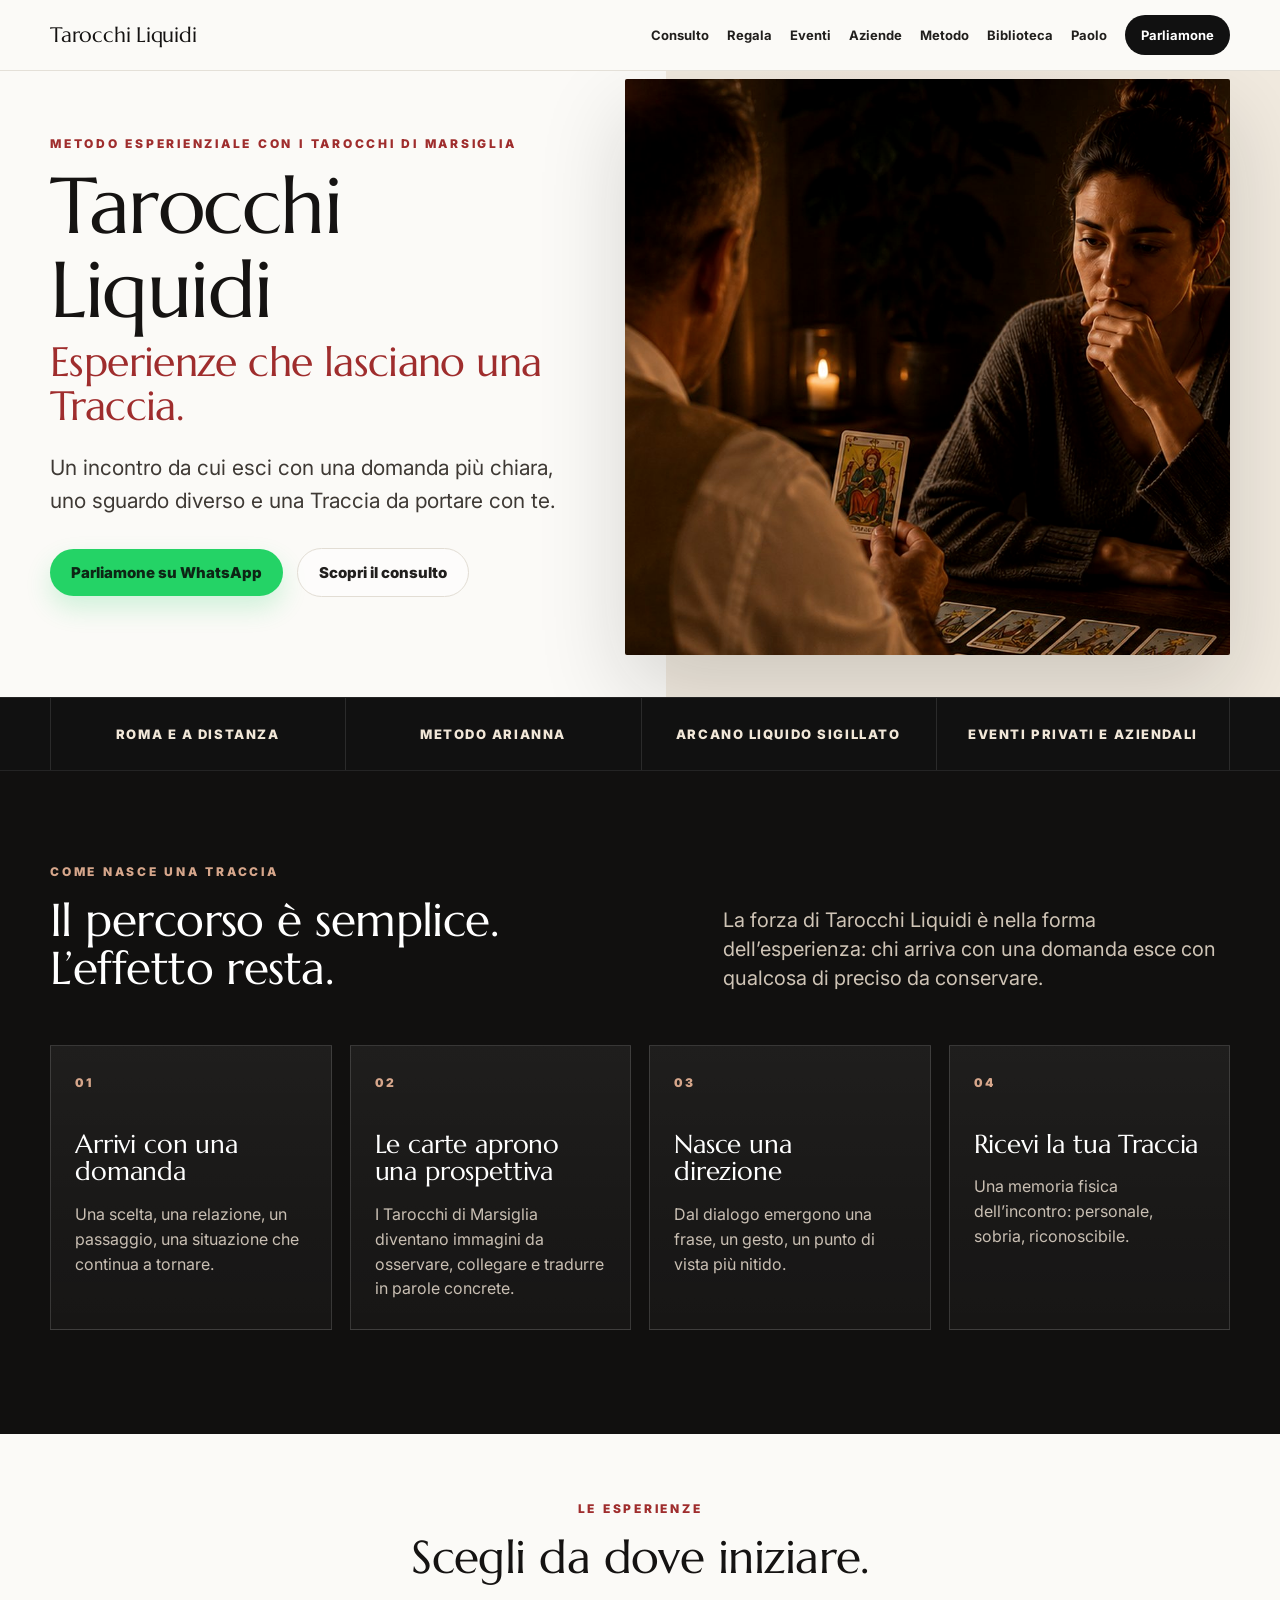
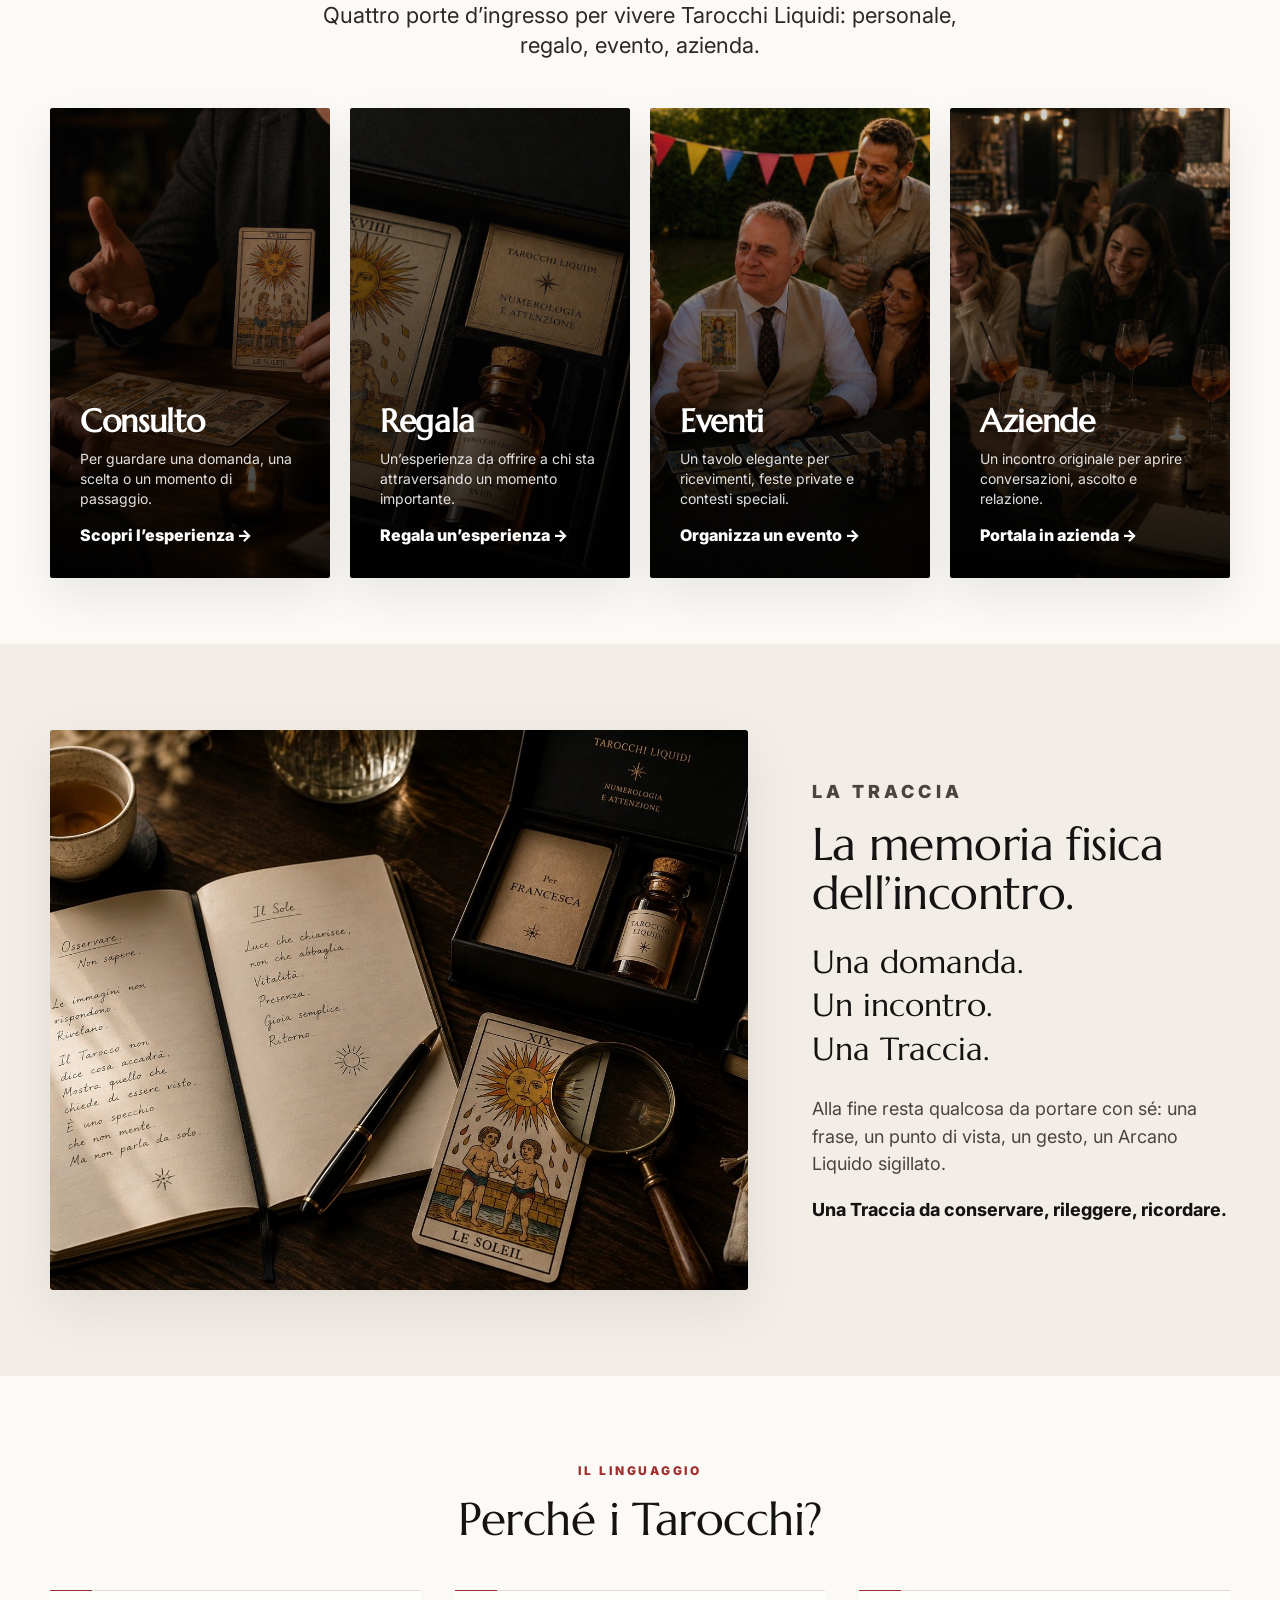
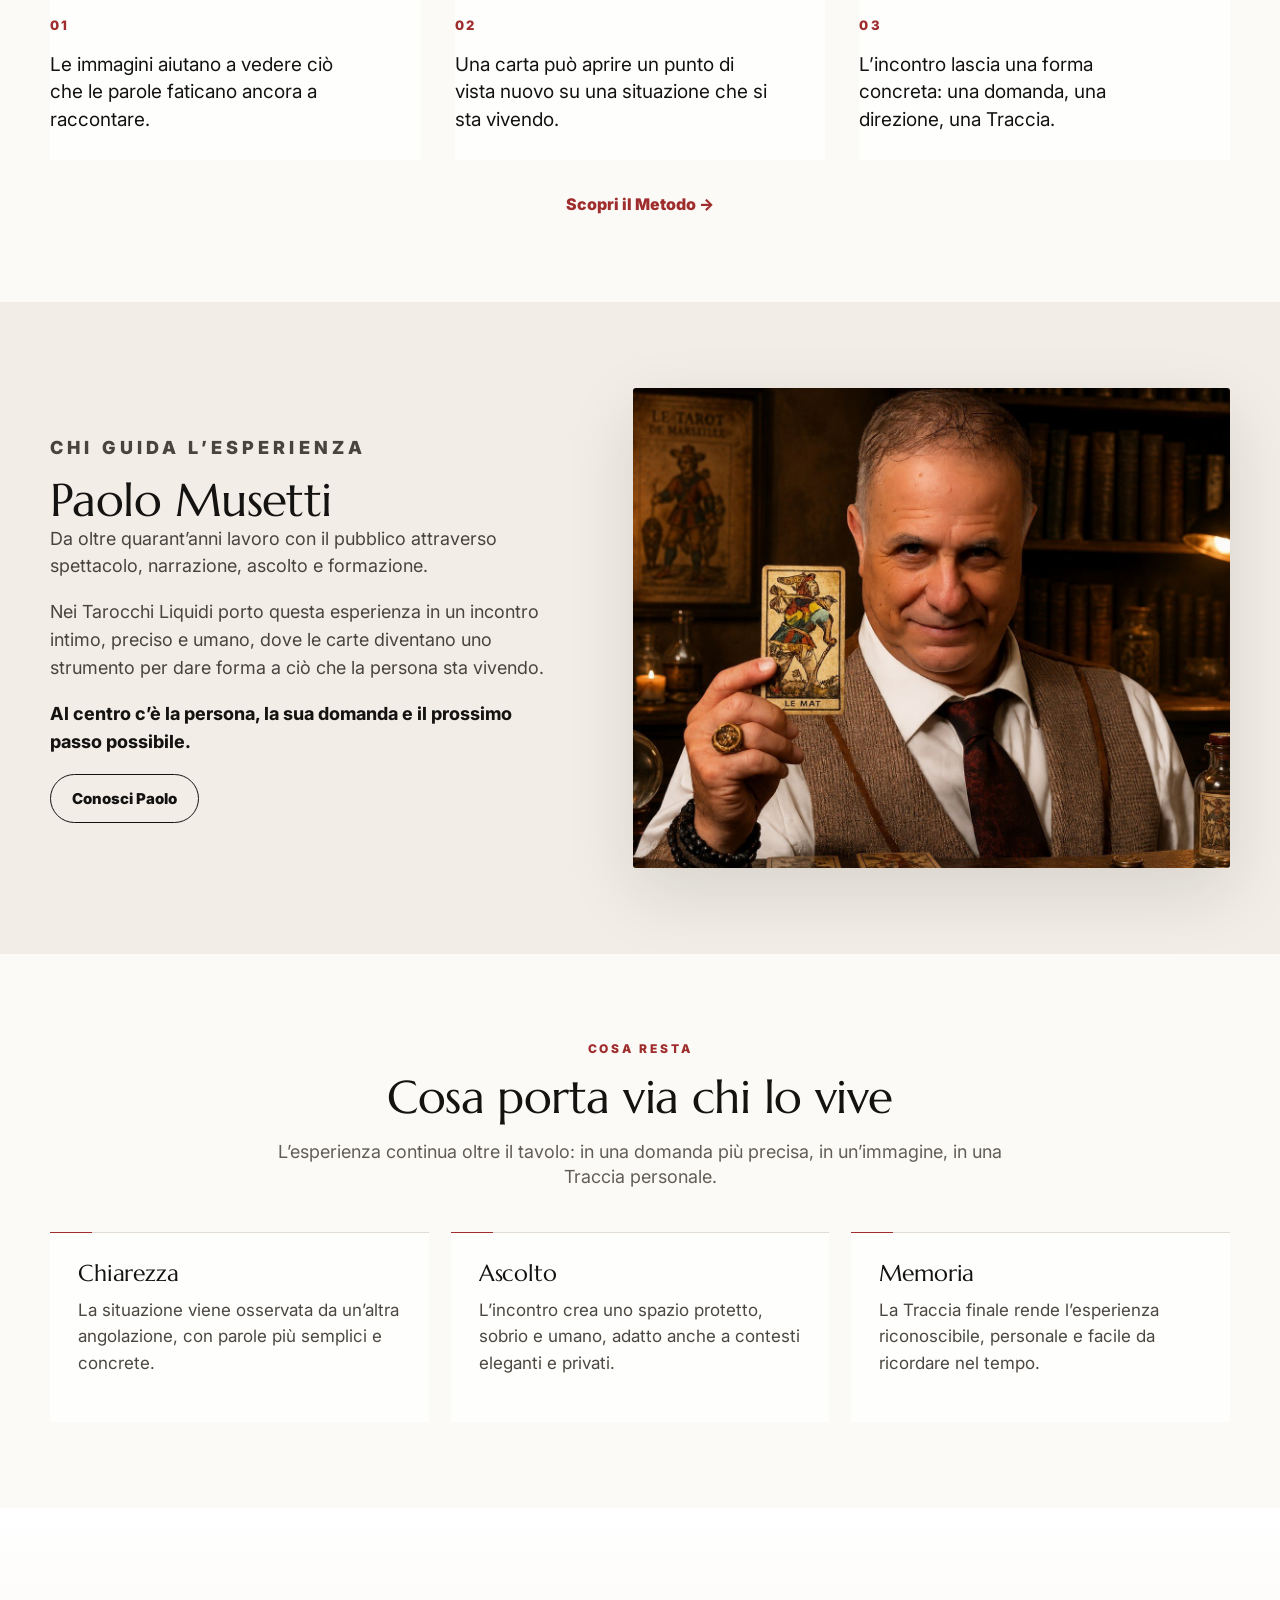
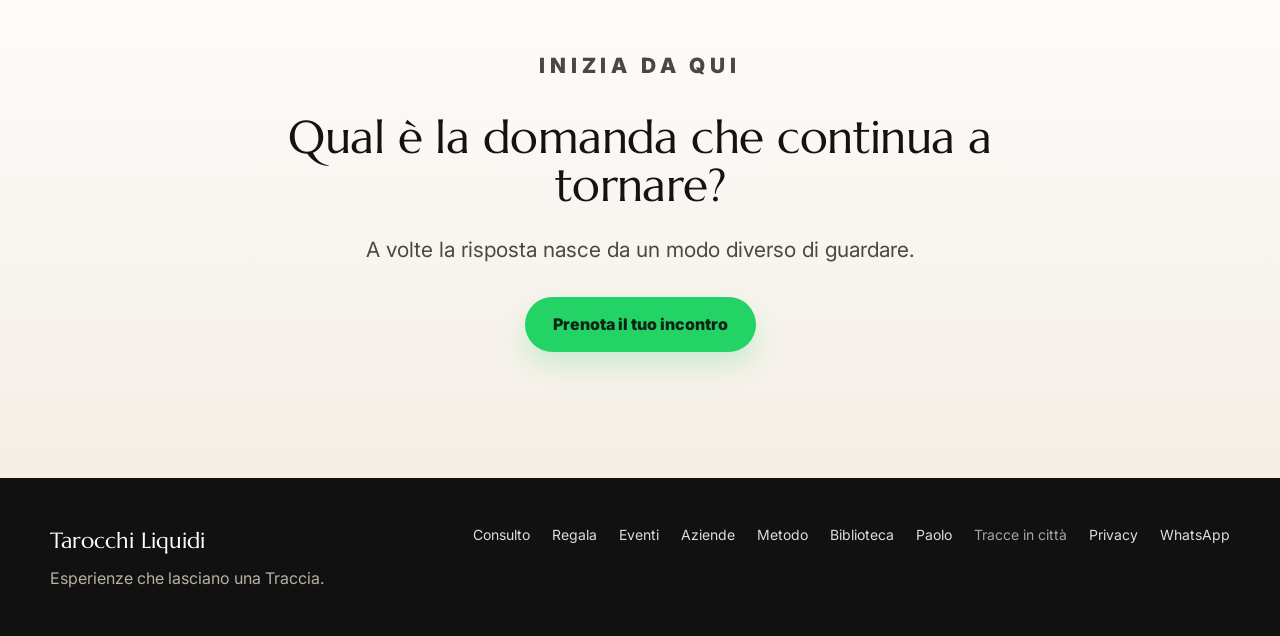
==== commit d29cb64c: "Add files via upload" ====
--- a/index.html
+++ b/index.html
@@ -8,7 +8,7 @@
   <link rel="preconnect" href="https://fonts.gstatic.com" crossorigin>
   <link href="https://fonts.googleapis.com/css2?family=Inter:wght@400;500;600;700;800;900&family=Marcellus&display=swap" rel="stylesheet">
   <link rel="icon" href="assets/favicon.png">
-  <link rel="stylesheet" href="css/style.css?v=tl-next-v7">
+  <link rel="stylesheet" href="css/style.css?v=tl-next-v8">
   <title>Tarocchi Liquidi | Consulti ed esperienze con Tarocchi di Marsiglia</title>
   <meta name="description" content="Tarocchi Liquidi: consulti con Tarocchi di Marsiglia a Roma e online, esperienze per eventi privati, matrimoni, addii al nubilato, regali originali e aziende.">
   <link rel="canonical" href="https://www.tarocchiliquidi.it/">
@@ -269,6 +269,6 @@
   </div>
 </footer>
 <a class="mobile-sticky" href="https://wa.me/393282924284?text=Vorrei%20parlare%20di%20Tarocchi%20Liquidi">Parliamone su WhatsApp</a>
-  <script src="js/script.js?v=tl-next-v7"></script>
+  <script src="js/script.js?v=tl-next-v8"></script>
 </body>
 </html>
--- a/css/style.css
+++ b/css/style.css
@@ -279,3 +279,58 @@
   h1{letter-spacing:-.02em}
   h2{letter-spacing:-.01em}
 }
+
+
+/* TL NEXT v6 — pulizia gocce decorative e hero più compatta */
+.drop-mark,
+.hero-logo-mark{display:none!important}
+.hero-v4{padding:8px 0 42px}
+.hero-v4 .hero-grid{gap:42px}
+.hero-copy .eyebrow{margin-top:0}
+.section .narrow.center .eyebrow{margin-top:0}
+.why .shell.narrow.center,
+.reviews .shell.narrow.center,
+.final-cta .shell.narrow.center{padding-top:0}
+@media (max-width: 980px){
+  .hero-v4{padding:14px 0 44px}
+}
+@media (max-width: 640px){
+  .hero-v4{padding:18px 0 42px}
+}
+
+/* TL NEXT v7 — Tracce in città / QR landing */
+.quiet-footer-link{opacity:.72}
+.quiet-footer-link:hover{opacity:1}
+.trace-city-page{background:#fbfaf7}
+.qr-hero{position:relative;padding:72px 0 86px;background:linear-gradient(90deg,#fbfaf7 0%,#fbfaf7 55%,#f1eadf 55%,#f1eadf 100%);overflow:hidden}
+.qr-hero:before{content:"";position:absolute;inset:0;background:radial-gradient(circle at 78% 32%,rgba(159,45,45,.11),transparent 30%);pointer-events:none}
+.qr-grid{position:relative;z-index:1;display:grid;grid-template-columns:1fr .72fr;gap:74px;align-items:center}
+.qr-copy h1{font-size:clamp(56px,6.8vw,92px);max-width:650px}
+.qr-card{background:#111;color:#fff;padding:42px 42px 46px;border-radius:4px;box-shadow:0 28px 78px rgba(21,19,18,.16);min-height:500px;display:flex;flex-direction:column;justify-content:center;position:relative;overflow:hidden}
+.qr-card:before{content:"";position:absolute;inset:0;background:linear-gradient(150deg,rgba(255,255,255,.08),rgba(255,255,255,0) 42%),radial-gradient(circle at 82% 18%,rgba(159,45,45,.35),transparent 28%);pointer-events:none}
+.qr-card > *{position:relative;z-index:1}
+.qr-kicker{margin:0 0 22px;color:#d6a68b;text-transform:uppercase;letter-spacing:.22em;font-size:12px;font-weight:850}
+.qr-number{display:block;color:#d6a68b;font-size:13px;font-weight:900;letter-spacing:.2em;margin-bottom:20px}
+.qr-card h2{color:#fff;font-size:clamp(38px,4vw,58px);margin-bottom:24px}
+.qr-line{font-family:var(--display);font-size:clamp(24px,2.8vw,36px);line-height:1.16;color:#fff;margin:0 0 26px}
+.qr-note{color:#cfc4b6;font-size:17px;max-width:430px;margin:0}
+.qr-how .ritual-grid article{min-height:250px}
+.qr-continue{display:grid;grid-template-columns:.8fr 1.2fr;gap:68px;align-items:start}
+.qr-actions-panel{display:grid;gap:14px}
+.qr-action{display:block;background:#fff;border-top:1px solid var(--line);padding:24px 26px;transition:transform .2s ease, box-shadow .2s ease}
+.qr-action:hover{transform:translateY(-2px);box-shadow:0 18px 48px rgba(21,19,18,.08)}
+.qr-action strong{display:block;font-family:var(--display);font-size:28px;font-weight:400;color:var(--ink);margin-bottom:8px}
+.qr-action span{display:block;color:#554f48;font-size:16px}
+@media (max-width: 980px){
+  .qr-hero{background:#fbfaf7;padding:54px 0 68px}
+  .qr-grid,.qr-continue{grid-template-columns:1fr;gap:34px}
+  .qr-card{min-height:420px;padding:34px}
+}
+@media (max-width: 640px){
+  .qr-hero{padding:38px 0 54px}
+  .qr-copy h1{font-size:47px}
+  .qr-card{min-height:380px;padding:28px}
+  .qr-card h2{font-size:38px}
+  .qr-line{font-size:25px}
+  .qr-action strong{font-size:24px}
+}
